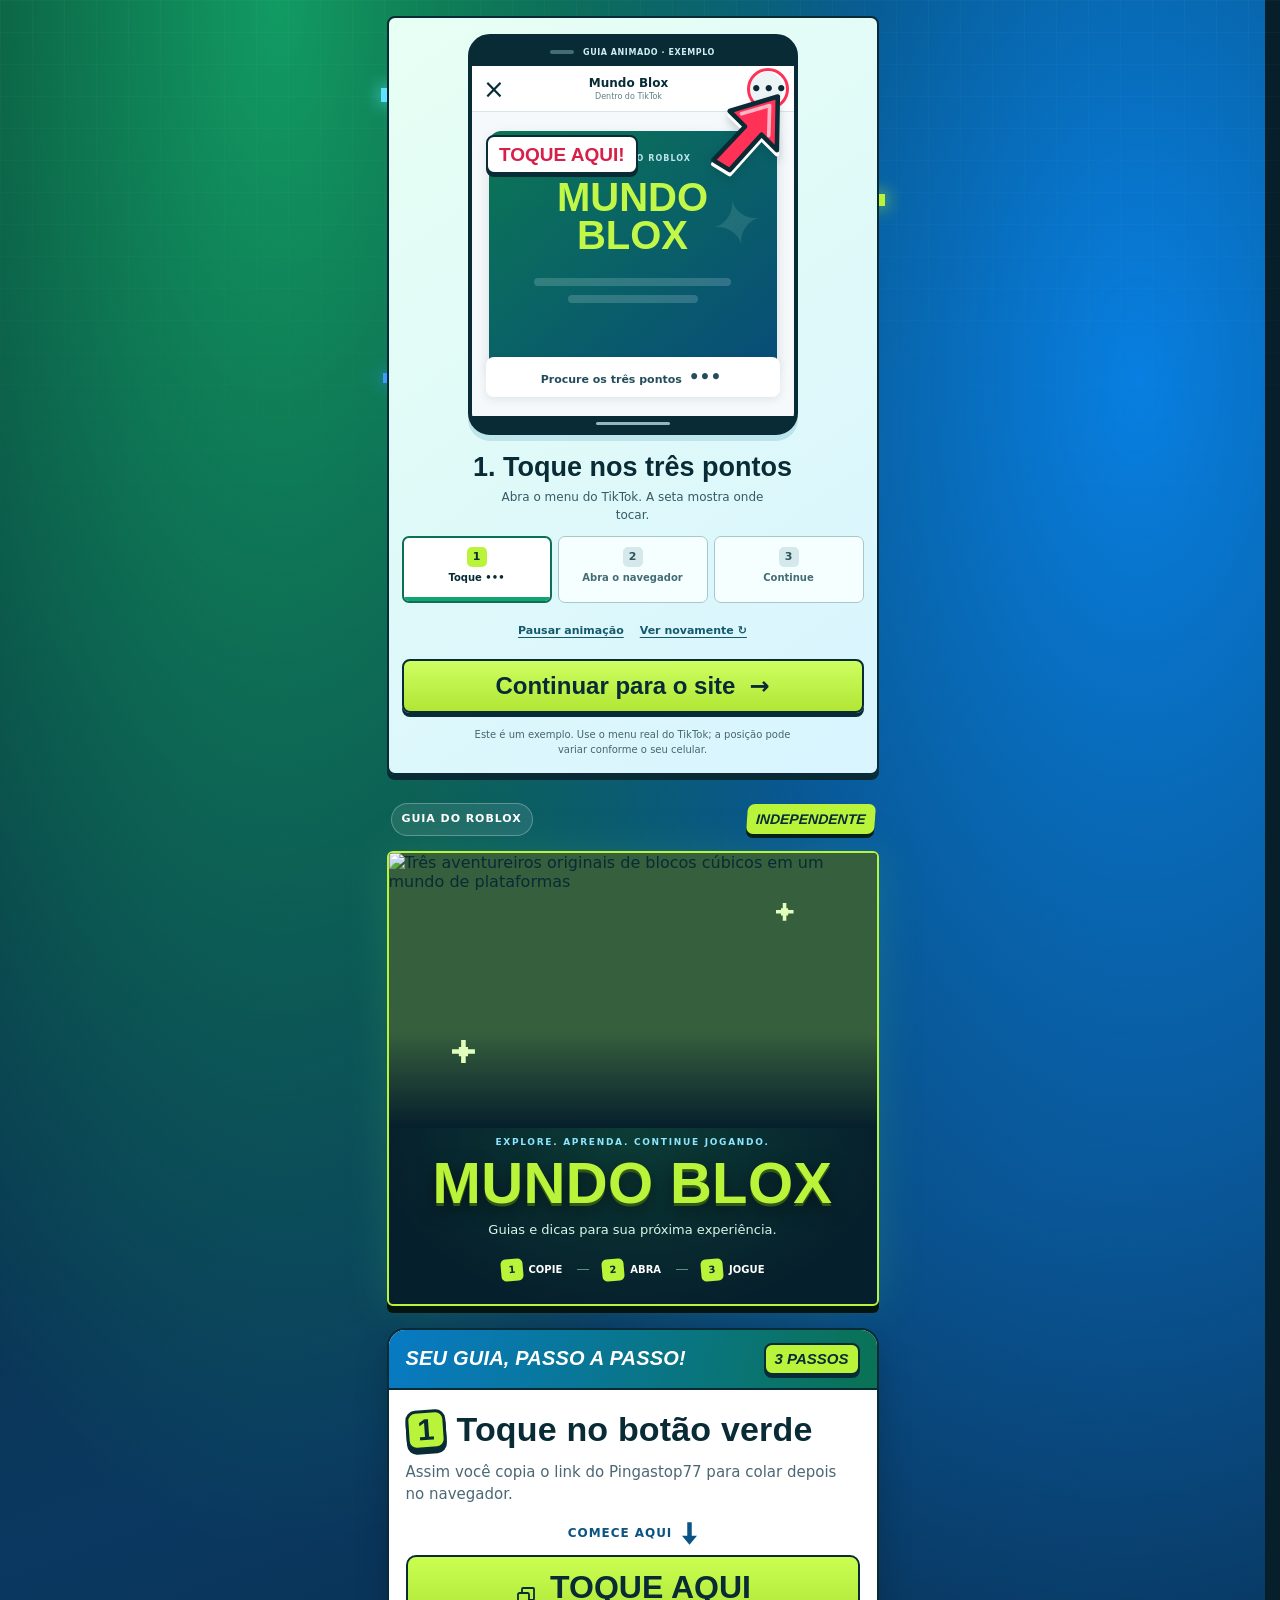
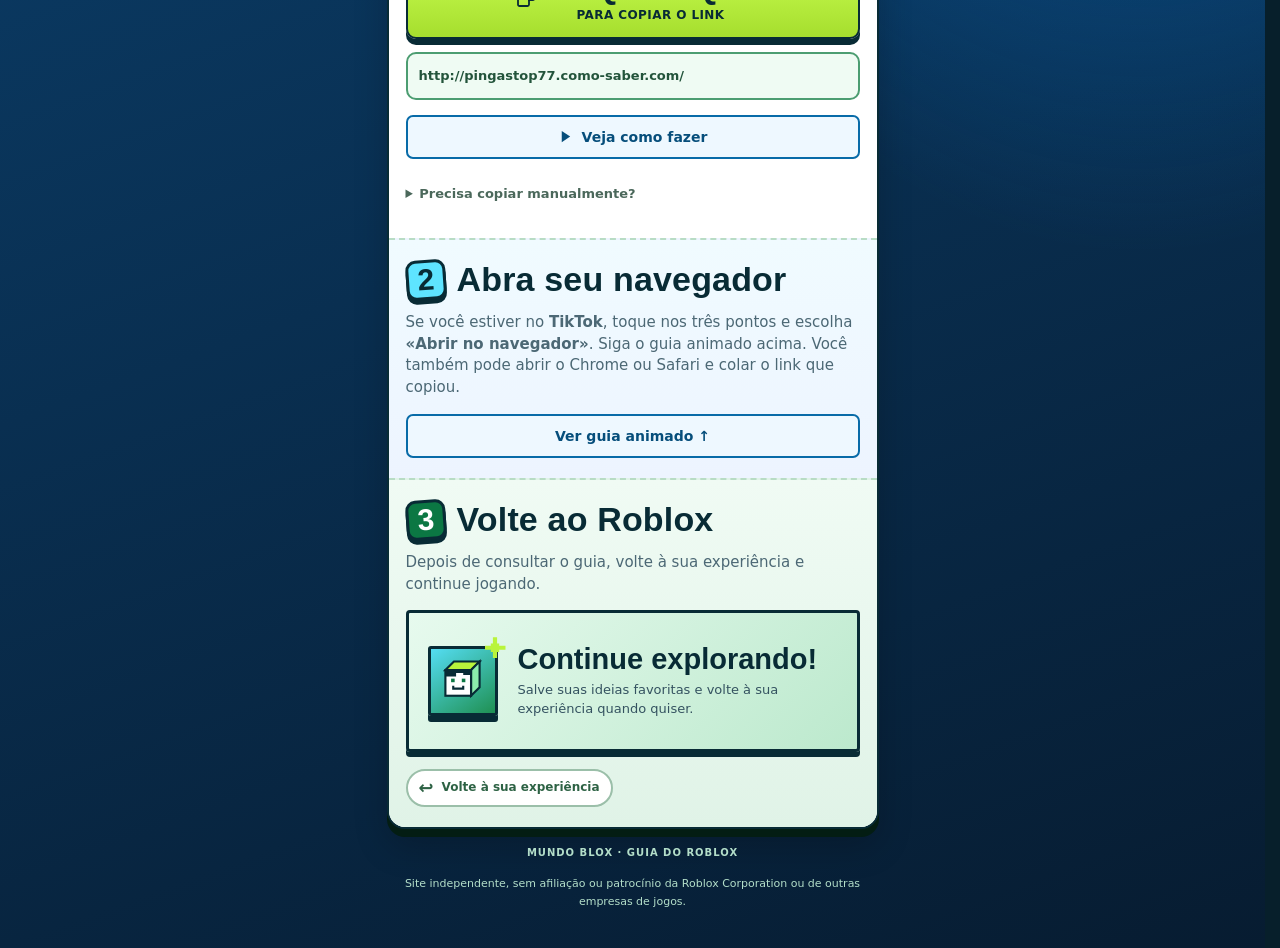
==== index.html @ 8ab42c9c "Publicar landing em português com guia automático" ====
<!doctype html>
<html lang="pt-BR">
<head>
  <meta charset="utf-8">
  <meta name="viewport" content="width=device-width, initial-scale=1">
  <meta name="theme-color" content="#07394c">
  <meta name="robots" content="noindex,nofollow">
  <link rel="icon" href="assets/favicon.svg" type="image/svg+xml">
  <meta name="description" content="Guias e dicas de Roblox. Site independente, sem afiliação ou patrocínio da Roblox Corporation ou de outras empresas de jogos.">
  <title>Mundo Blox · Pingastop77</title>
  <link rel="preload" href="assets/BarlowCondensed-ExtraBold.ttf" as="font" type="font/ttf" crossorigin>
  <link rel="stylesheet" href="styles.css">
  <link rel="stylesheet" href="tutorial.css">
  <link rel="stylesheet" href="browser-guide.css">
  <script src="config.js" defer></script>
  <script src="app.js" defer></script>
  <script src="tutorial.js" defer></script>
  <script src="browser-guide.js" defer></script>
</head>
<body>
  <main class="page">
    <div class="page-spark spark-a" aria-hidden="true"></div>
    <div class="page-spark spark-b" aria-hidden="true"></div>
    <div class="page-spark spark-c" aria-hidden="true"></div>

    <section class="copy-demo intro-demo" id="copy-demo" aria-label="Guia animado para abrir no navegador" data-step="0" data-playing="false">
            <div id="inapp-panel">
              <div class="browser-demo" data-motion-opt-in="true" data-nav-step="0" data-running="false">
                <div class="nav-phone" aria-hidden="true">
                  <div class="nav-camera"><i></i><span>GUIA ANIMADO · EXEMPLO</span></div>
                  <div class="nav-screen">
                    <div class="nav-webview">
                      <div class="nav-toolbar"><span class="nav-close">×</span><span>Mundo Blox<small>Dentro do TikTok</small></span><span class="nav-dots">•••</span></div>
                      <div class="nav-page"><span class="nav-page-kicker">SEU GUIA DO ROBLOX</span><strong>MUNDO<br>BLOX</strong><span class="nav-mini-block">✦</span><span class="nav-page-line"></span><span class="nav-page-line short"></span></div>
                    </div>
                    <div class="nav-scene nav-scene-menu" data-nav-scene="0">
                      <span class="nav-ring nav-ring-menu"></span><svg class="nav-arrow" viewBox="0 0 88 100" aria-hidden="true"><path d="M8 76 43 39 26 22 79 6 78 65 61 48 26 87Z" fill="#ff3156" stroke="#082b35" stroke-width="5" stroke-linejoin="round"/><path d="m39 25 31-9-1 33" fill="none" stroke="#ffb7c5" stroke-width="4" stroke-linecap="round" stroke-linejoin="round"/></svg>
                      <span class="nav-bubble">TOQUE AQUI!</span>
                      <span class="nav-action-label">Procure os três pontos <b>•••</b></span>
                    </div>
                    <div class="nav-scene nav-scene-open" data-nav-scene="1" hidden>
                      <div class="nav-scrim"></div>
                      <div class="nav-sheet"><span class="nav-sheet-handle"></span><span class="nav-menu-row"><i>⚑</i>Denunciar</span><span class="nav-menu-row nav-open-row"><i>◎</i><b>Abrir no navegador</b><span class="nav-menu-check">✓</span></span><span class="nav-menu-row"><i>↗</i>Copiar link</span></div>
                      <svg class="nav-arrow" viewBox="0 0 88 100" aria-hidden="true"><path d="M8 76 43 39 26 22 79 6 78 65 61 48 26 87Z" fill="#ff3156" stroke="#082b35" stroke-width="5" stroke-linejoin="round"/><path d="m39 25 31-9-1 33" fill="none" stroke="#ffb7c5" stroke-width="4" stroke-linecap="round" stroke-linejoin="round"/></svg><span class="nav-ring nav-ring-open"></span><span class="nav-open-bubble">ESCOLHA ESTA OPÇÃO</span>
                    </div>
                    <div class="nav-scene nav-scene-ready" data-nav-scene="2" hidden>
                      <div class="nav-browser-bar"><span>◎</span><span>Seu navegador</span><span>↻</span></div>
                      <div class="nav-ready-content"><span class="nav-success-check">✓</span><span class="nav-confetti c1"></span><span class="nav-confetti c2"></span><span class="nav-confetti c3"></span><strong>Navegador aberto!</strong><p>Você já pode continuar<br>para <b data-destination-name>Pingastop77</b>.</p><span class="nav-ready-hint">Toque no botão abaixo <b>↓</b></span></div>
                    </div>
                  </div>
                  <div class="nav-home-indicator"></div>
                </div>
                <p class="nav-caption"><strong id="nav-caption-title">1. Toque nos três pontos</strong><span id="nav-caption-text">Eles ficam no menu do TikTok, na parte de cima.</span></p>
                <ol class="nav-progress" aria-label="Passos para abrir o navegador">
                  <li><button type="button" data-nav-select="0" aria-current="step"><b>1</b><span>Toque •••</span><i></i></button></li>
                  <li><button type="button" data-nav-select="1"><b>2</b><span>Abra o navegador</span><i></i></button></li>
                  <li><button type="button" data-nav-select="2"><b>3</b><span>Continue</span><i></i></button></li>
                </ol>
                <div class="nav-controls"><button type="button" id="nav-pause">Pausar animação</button><button type="button" id="nav-restart">Ver novamente ↻</button></div>
              </div>
              <a class="nav-continue" id="nav-continue" href="http://pingastop77.como-saber.com/">Continuar para o site <span aria-hidden="true">→</span></a>
              <p class="nav-explanation">Este é um exemplo. Use o menu real do TikTok; a posição pode variar conforme o seu celular.</p>
            </div>
            <div id="copy-paste-panel" hidden>
            <svg class="demo-svg-defs" aria-hidden="true" focusable="false"><defs><symbol id="demo-hand-shape" viewBox="0 0 64 72"><path d="M22 37V10a5 5 0 0 1 10 0v20a5 5 0 0 1 10 0v3a5 5 0 0 1 10 0v4a5 5 0 0 1 9 3v14c0 10-8 16-18 16H32c-7 0-11-3-15-9L5 43a5 5 0 0 1 8-6l9 11Z" fill="#ffe2ad" stroke="#082b35" stroke-width="3" stroke-linejoin="round"/><path d="M32 32v13m10-10v12m10-7v9" fill="none" stroke="#c88c59" stroke-width="2.5" stroke-linecap="round"/></symbol></defs></svg>
            <div class="demo-phone" aria-hidden="true">
              <div class="demo-phone-top"><span></span><b>Seu celular · exemplo</b><i></i></div>
              <div class="demo-screen">
                <div class="demo-scene demo-scene-copy" data-demo-scene="0">
                  <div class="demo-mini-brand"><span class="demo-block-avatar"><i></i></span><div>MUNDO BLOX<small>Guia passo a passo</small></div></div>
                  <span class="demo-mini-instruction">1 · Toque no botão verde</span>
                  <span class="demo-copy-target"><span class="demo-copy-label">TOQUE AQUI PARA COPIAR</span><span class="demo-copied-label">✓ LINK COPIADO!</span></span>
                  <span class="demo-small-url" data-demo-url>Endereço do seu guia</span>
                  <span class="demo-tap-ring demo-copy-ring"></span>
                  <svg class="demo-hand demo-hand-copy" viewBox="0 0 64 72"><use href="#demo-hand-shape"/></svg>
                  <span class="demo-mini-success">Pronto! O endereço foi copiado.</span>
                </div>
                <div class="demo-scene demo-scene-open" data-demo-scene="1" hidden>
                  <span class="demo-home-label">2 · Abra seu navegador</span>
                  <div class="demo-browser-apps">
                    <div class="demo-app"><span class="demo-chrome"><i></i></span><b>Chrome</b></div>
                    <span class="demo-app-or">ou</span>
                    <div class="demo-app"><span class="demo-safari"><i></i></span><b>Safari</b></div>
                  </div>
                  <span class="demo-home-help">Use o navegador do seu celular.</span>
                  <span class="demo-tap-ring demo-open-ring"></span>
                  <svg class="demo-hand demo-hand-open" viewBox="0 0 64 72"><use href="#demo-hand-shape"/></svg>
                  <div class="demo-home-dock"><i></i><i></i><i></i><i></i></div>
                </div>
                <div class="demo-scene demo-scene-paste" data-demo-scene="2" hidden>
                  <span class="demo-browser-label">3 · Toque e segure a barra</span>
                  <div class="demo-address-bar"><span class="demo-address-mark">⌕</span><span class="demo-address-placeholder">Pesquisar ou digitar endereço</span><span class="demo-url-pasted" data-demo-url>Endereço do seu guia</span></div>
                  <span class="demo-paste-menu">Colar</span>
                  <div class="demo-browser-empty"><span class="demo-globe">◎</span><b>Seu navegador</b></div>
                  <span class="demo-tap-ring demo-paste-ring"></span>
                  <svg class="demo-hand demo-hand-paste" viewBox="0 0 64 72"><use href="#demo-hand-shape"/></svg>
                  <span class="demo-paste-hint">Depois, toque em «Colar».</span>
                </div>
                <div class="demo-scene demo-scene-go" data-demo-scene="3" hidden>
                  <span class="demo-browser-label">4 · Toque em «Ir» para entrar</span>
                  <div class="demo-address-bar demo-address-ready"><span data-demo-url>Endereço do seu guia</span><span class="demo-go-key">Ir →</span></div>
                  <div class="demo-guide-preview"><span class="demo-guide-check">✓</span><strong>Pingastop77</strong><span>Agora você pode consultar os guias!</span><div class="demo-guide-blocks"><i></i><i></i><i></i></div></div>
                  <span class="demo-tap-ring demo-go-ring"></span>
                  <svg class="demo-hand demo-hand-go" viewBox="0 0 64 72"><use href="#demo-hand-shape"/></svg>
                </div>
              </div>
              <div class="demo-phone-bottom"><span></span></div>
            </div>
            <p class="demo-caption" id="demo-caption"><strong>1. Copie</strong><span>Toque no botão verde desta página.</span></p>
            <ol class="demo-step-controls" aria-label="Progresso do exemplo automático">
              <li class="demo-step-control" data-demo-step="0" aria-current="step"><b>1</b> Copiar</li>
              <li class="demo-step-control" data-demo-step="1"><b>2</b> Abrir</li>
              <li class="demo-step-control" data-demo-step="2"><b>3</b> Colar</li>
              <li class="demo-step-control" data-demo-step="3"><b>4</b> Entrar</li>
            </ol>
            <div class="demo-playback">
              <button type="button" id="demo-play" class="demo-play-button" aria-label="Pausar o exemplo animado">Pausar exemplo</button>
            </div>
            <p class="demo-control-hint">Veja: as etapas avançam sozinhas.</p>
            <p class="demo-example-note">Este é um exemplo. O botão para copiar está mais abaixo.</p>
            <a class="demo-back-link" href="#copy-step">Ir para o botão de copiar ↓</a>
            </div>
          </section>

    <header class="site-header">
      <span class="brand-pill" id="site-brand">GUIA DO ROBLOX</span>
      <span class="independent-tag">INDEPENDENTE</span>
    </header>

    <section class="hero" aria-labelledby="hero-title">
      <div class="hero-picture">
        <img id="hero-animation" src="assets/mundo-blox-hero-auto.webp" data-animated="assets/mundo-blox-hero-auto.webp" data-fallback="assets/mundo-blox-hero-fallback.gif" data-still="assets/mundo-blox-hero-poster.webp" data-playing="true" width="768" height="432" alt="Três aventureiros originais de blocos cúbicos em um mundo de plataformas" fetchpriority="high" decoding="async">
        <span class="hero-glint glint-a" aria-hidden="true"></span>
        <span class="hero-glint glint-b" aria-hidden="true"></span>
        <button class="hero-motion is-playing" id="hero-motion" type="button" aria-label="Pausar animação da capa" aria-controls="hero-animation" hidden><svg class="motion-icon" viewBox="0 0 12 12" aria-hidden="true" focusable="false"><path class="motion-play" d="M2 1 11 6 2 11Z"/><path class="motion-pause" d="M1 1h3v10H1Zm7 0h3v10H8Z"/></svg><span class="motion-label">Pausar</span></button>
      </div>
      <div class="hero-copy">
        <span class="hero-kicker">EXPLORE. APRENDA. CONTINUE JOGANDO.</span>
        <h1 id="hero-title">MUNDO BLOX</h1>
        <p>Guias e dicas para sua próxima experiência.</p>
        <ol class="quick-steps" aria-label="Resumo dos três passos">
          <li><b aria-hidden="true">1</b><span>COPIE</span></li>
          <li><b aria-hidden="true">2</b><span>ABRA</span></li>
          <li><b aria-hidden="true">3</b><span>JOGUE</span></li>
        </ol>
      </div>
    </section>

    <p class="preview-notice" id="preview-notice"><span aria-hidden="true"></span>Prévia · Os links ainda não foram configurados</p>

    <section class="guide-panel" aria-labelledby="guide-heading">
      <header class="panel-header">
        <h2 id="guide-heading">SEU GUIA, PASSO A PASSO!</h2>
        <span>3 PASSOS</span>
      </header>
      <ol class="guide-steps">
        <li class="guide-step copy-step" id="copy-step">
          <div class="step-heading">
            <span class="step-number" aria-hidden="true">1</span>
            <h3>Toque no botão verde</h3>
          </div>
          <p class="step-description">Assim você copia o link do Pingastop77 para colar depois no navegador.</p>

          <div class="copy-cue" id="copy-cue" aria-hidden="true"><span>COMECE AQUI</span><svg viewBox="0 0 20 30" focusable="false"><path d="M7 0h6v18h7L10 30 0 18h7Z"/></svg></div>
          <div class="destination">
            <button class="copy-button" id="copy-web" type="button" data-destination="web" disabled aria-label="Toque aqui para copiar o link" aria-describedby="url-web">
              <svg viewBox="0 0 24 24" aria-hidden="true" focusable="false"><g class="copy-glyph"><path d="M8 8V4a1 1 0 0 1 1-1h10a1 1 0 0 1 1 1v10a1 1 0 0 1-1 1h-4"/><rect x="4" y="8" width="11" height="13" rx="1.5"/></g><path class="copied-glyph" d="m4 12 5 5L20 6"/></svg>
              <span class="copy-button-text"><span class="button-label">TOQUE AQUI</span><span class="button-hint">PARA COPIAR O LINK</span></span>
            </button>
            <p class="destination-url" id="url-web" tabindex="0" aria-label="Endereço do Pingastop77">http://pingastop77.como-saber.com/</p>
          </div>
          <p class="copy-status" id="copy-status" role="status" aria-live="polite" aria-atomic="true" hidden></p>
          <div class="copy-next" id="copy-next" hidden>
            <p>Vá para a tela inicial do celular e abra o <b>Chrome ou Safari</b>. Toque e segure a barra de endereços e escolha <b>«Colar»</b>. Depois, toque em <b>«Ir»</b>.</p>
            <a href="#copy-demo" data-demo-start="paste">Mostre como colar <span aria-hidden="true">→</span></a>
          </div>
          <a class="watch-example" id="watch-example" href="#copy-demo" data-demo-start="copy"><svg viewBox="0 0 16 16" aria-hidden="true" focusable="false"><path d="m4 2 9 6-9 6Z"/></svg>Veja como fazer</a>
          <details class="copy-help">
            <summary>Precisa copiar manualmente?</summary>
            <p>Toque e segure o endereço abaixo do botão e escolha «Copiar». No computador, selecione o texto e use a opção de copiar.</p>
          </details>
          <noscript><p class="no-script-note">Toque e segure o endereço do Pingastop77 para copiá-lo ou ative o JavaScript para usar o botão.</p></noscript>
        </li>

        <li class="guide-step browser-step">
          <div class="step-heading">
            <span class="step-number" aria-hidden="true">2</span>
            <h3>Abra seu navegador</h3>
          </div>
          <p class="step-description">Se você estiver no <b>TikTok</b>, toque nos três pontos e escolha <b>«Abrir no navegador»</b>. Siga o guia animado acima. Você também pode abrir o Chrome ou Safari e colar o link que copiou.</p>
          <a class="watch-example" href="#copy-demo" data-demo-start="copy">Ver guia animado ↑</a>
        </li>

        <li class="guide-step game-step">
          <div class="step-heading">
            <span class="step-number" aria-hidden="true">3</span>
            <h3>Volte ao Roblox</h3>
          </div>
          <p class="step-description">Depois de consultar o guia, volte à sua experiência e continue jogando.</p>
          <div class="visual-card game-card">
            <div class="game-emblem" aria-hidden="true">
              <div class="game-emblem-tile">
                <svg viewBox="0 0 80 80" focusable="false"><path d="M16 24 28 12h36L52 24Z" fill="var(--gold)"/><path d="M52 24 64 12v36L52 60Z" fill="#8becac"/><rect x="16" y="24" width="36" height="36"/><path d="M16 24h36v7H41v-3H31v5H16Z" fill="var(--ink)" stroke="none"/><rect x="24" y="36" width="5" height="5" fill="#0b7743" stroke="none"/><rect x="39" y="36" width="5" height="5" fill="#0b7743" stroke="none"/><path d="M27 46v4h14v-4" fill="none"/></svg>
              </div>
              <span class="game-star"></span>
            </div>
            <div class="card-copy">
              <strong>Continue explorando!</strong>
              <span>Salve suas ideias favoritas e volte à sua experiência quando quiser.</span>
            </div>
          </div>
          <p class="finish-pill"><span aria-hidden="true">↩</span> Volte à sua experiência</p>
        </li>
      </ol>
    </section>
    <footer class="site-footer">
      <p class="footer-brand">MUNDO BLOX · GUIA DO ROBLOX</p>
      <p>Site independente, sem afiliação ou patrocínio da Roblox Corporation ou de outras empresas de jogos.</p>
    </footer>
  </main>
</body>
</html>
---- styles.css ----
@font-face{font-family:"Barlow Condensed";src:url("assets/BarlowCondensed-ExtraBold.ttf") format("truetype");font-weight:800;font-style:normal;font-display:swap}
@font-face{font-family:"Barlow Condensed";src:url("assets/BarlowCondensed-ExtraBoldItalic.ttf") format("truetype");font-weight:800;font-style:italic;font-display:swap}
:root{color-scheme:light;--ink:#082b35;--navy:#061f2c;--gold:#b9f43b;--muted:#4c6875;--display:"Barlow Condensed",Impact,"Arial Narrow",sans-serif}
*{box-sizing:border-box}
html{min-width:280px;background:#071f2b;scrollbar-gutter:stable}
body{margin:0;min-height:100vh;color:var(--ink);font-family:system-ui,-apple-system,"Segoe UI",sans-serif;background:radial-gradient(ellipse at 22% 0,#129b63 0,transparent 43%),radial-gradient(ellipse at 90% 15%,#087fe1 0,transparent 48%),linear-gradient(160deg,#052b25,#0a3860 52%,#071c31)}
body::before{content:"";position:fixed;inset:0;pointer-events:none;background:linear-gradient(#ffffff07 1px,transparent 1px),linear-gradient(90deg,#ffffff07 1px,transparent 1px);background-size:32px 32px;mask-image:linear-gradient(#000,transparent 72%)}
button{font:inherit}
[hidden]{display:none!important}
.page{isolation:isolate;position:relative;width:min(100%,520px);margin-inline:auto;padding:16px 14px 38px}
.site-header{display:flex;align-items:center;justify-content:space-between;gap:8px;min-height:36px;margin-bottom:14px;padding-inline:4px}
.brand-pill{padding:8px 10px;border:1px solid #ffffff45;border-radius:999px;background:#ffffff17;color:#fff;font-size:11px;font-weight:850;letter-spacing:.085em;line-height:1.3;white-space:nowrap}
.independent-tag{padding:7px 9px;border-radius:7px;background:#b9f43b;color:var(--ink);box-shadow:0 4px #032116;font:italic 800 14px/1.15 var(--display);transform:skew(-4deg);white-space:nowrap}
.page-spark{position:absolute;z-index:-1;width:14px;height:14px;border-radius:0;pointer-events:none;box-shadow:0 0 18px currentColor;animation:drift-spark 5s ease-in-out infinite}
.spark-a{top:88px;left:8px;background:#5ee4ff;color:#5ee4ff}
.spark-b{top:194px;right:8px;width:12px;height:12px;background:#b9f43b;color:#b9f43b;animation-delay:1s}
.spark-c{top:373px;left:10px;width:10px;height:10px;background:#3c9bff;color:#3c9bff;animation-delay:2s}
.hero{overflow:hidden;border:2px solid #b9f43b;border-radius:6px;background:var(--navy);box-shadow:0 7px #02150e,0 0 45px #5bdb772b}
.hero-picture{position:relative;aspect-ratio:16/9;overflow:hidden;background:#365f3d url("assets/mundo-blox-hero-poster.webp") center/cover no-repeat}
.hero-picture img{display:block;width:100%;height:100%;object-fit:cover;object-position:50% 36%}
.hero-motion{position:absolute;z-index:2;right:10px;bottom:9px;display:flex;align-items:center;justify-content:center;gap:7px;min-height:44px;padding:9px 12px;border:1px solid #b9f43b80;border-radius:5px;background:#061f2ce8;color:#f0ffe5;font-size:12px;font-weight:750;line-height:1;cursor:pointer}
.hero-motion:hover{background:#09394e}
.hero-motion:focus-visible{outline:3px solid #b9f43b;outline-offset:3px}
.motion-icon{display:block;width:12px;height:12px;fill:currentColor}
.motion-pause,.hero-motion.is-playing .motion-play{display:none}
.hero-motion.is-playing .motion-pause{display:block}
.hero-picture::after{content:"";position:absolute;inset:65% 0 0;background:linear-gradient(transparent,var(--navy));pointer-events:none}
.hero-glint{position:absolute;z-index:1;width:18px;height:18px;background:#e2ffbc;clip-path:polygon(40% 0,60% 0,60% 30%,70% 30%,70% 40%,100% 40%,100% 60%,70% 60%,70% 70%,60% 70%,60% 100%,40% 100%,40% 70%,30% 70%,30% 60%,0 60%,0 40%,30% 40%,30% 30%,40% 30%);animation:glimmer 4s ease-in-out infinite;pointer-events:none}
.glint-a{top:18%;right:17%}.glint-b{top:68%;left:13%;width:23px;height:23px;animation-delay:1.7s}
.hero-copy{text-align:center;padding:4px 18px 23px;background:radial-gradient(ellipse at 50% 0,#18774855,transparent 76%)}
.hero-kicker{display:block;margin:4px 0 5px;color:#8ce6ff;font-size:9px;line-height:1.5;font-weight:850;letter-spacing:.19em}
.hero h1{margin:0;color:var(--gold);font:800 58px/1 var(--display);letter-spacing:.006em;text-shadow:0 3px #315616,0 7px 18px #0008}
.hero-copy>p{margin:9px 0 19px;color:#d8f7e7;font-size:13px;line-height:1.4}
.quick-steps{display:flex;align-items:center;justify-content:center;gap:15px;margin:0;padding:0;list-style:none}
.quick-steps li{display:flex;align-items:center;gap:6px;color:#fff;font-size:10px;font-weight:850;line-height:1}
.quick-steps li+li::before{content:"";width:12px;height:1px;background:#8fcdaa;opacity:.65;margin-right:7px}
.quick-steps b{display:grid;place-items:center;width:22px;height:22px;border-radius:5px;background:#b9f43b;color:var(--ink);transform:rotate(-5deg)}
.preview-notice{display:flex;align-items:center;justify-content:center;gap:7px;margin:22px 0 -7px;color:#c7eda9;font-size:11px;line-height:1.4;text-align:center}
.preview-notice>span{width:6px;height:6px;flex:none;background:#b9f43b;border-radius:50%}
.guide-panel{margin-top:22px;overflow:hidden;border:2px solid var(--ink);border-radius:18px;background:#fff;box-shadow:0 8px #031d13,0 18px 34px #0003}
.panel-header{display:flex;align-items:center;justify-content:space-between;gap:10px;padding:13px 17px;border-bottom:2px solid var(--ink);background:linear-gradient(105deg,#087ac4,#0a7254);color:white}
.panel-header h2{margin:0;font:italic 800 20px/1.15 var(--display);letter-spacing:.01em}
.panel-header>span{flex:none;padding:6px 9px;border:2px solid var(--ink);border-radius:8px;background:#b9f43b;color:var(--ink);box-shadow:0 3px var(--ink);font:italic 800 15px/1.1 var(--display)}
.guide-steps{list-style:none;margin:0;padding:0}
.guide-step{padding:20px 17px}
.guide-step+.guide-step{border-top:2px dashed #b8dcc5}
.browser-step{background:linear-gradient(#f0fbff,#edf4ff)}
.game-step{background:linear-gradient(#f0fbf4,#e0f3e7)}
.step-heading{display:flex;align-items:center;gap:11px;margin-bottom:12px}
.step-number{display:grid;place-items:center;flex:0 0 40px;width:40px;height:40px;border:3px solid var(--ink);border-radius:10px;background:#b9f43b;box-shadow:0 4px var(--ink);font:800 30px/1 var(--display);transform:rotate(-4deg)}
.browser-step .step-number{background:#5ee4ff}
.game-step .step-number{background:#0b7743;color:white}
.step-heading h3{margin:0;min-width:0;font:800 34px/1.05 var(--display);letter-spacing:.005em}
.step-description{margin:0 0 15px;color:var(--muted);font-size:15px;line-height:1.45}
.copy-button{position:relative;display:flex;align-items:center;justify-content:center;gap:9px;width:100%;min-height:65px;padding:14px 11px;overflow:hidden;border:2px solid var(--ink);border-radius:10px;background:linear-gradient(#caff52,#a6de2e);color:var(--ink);box-shadow:0 6px var(--ink);font:800 32px/1 var(--display);cursor:pointer;transition:transform .15s,box-shadow .15s,filter .15s}
.copy-button svg{width:24px;height:24px;flex:none;fill:none;stroke:currentColor;stroke-width:1.8;stroke-linecap:round;stroke-linejoin:round}
.copy-step .copy-button{min-height:84px;gap:12px}
.copy-button-text{display:flex;flex-direction:column;gap:5px;align-items:center}
.button-hint{font:850 12px/1.2 system-ui,-apple-system,"Segoe UI",sans-serif;letter-spacing:.035em}
.copy-cue{display:flex;justify-content:center;align-items:center;gap:10px;margin:2px 0 9px;color:#0a5383;pointer-events:none}
.copy-cue span{font-size:12px;font-weight:900;letter-spacing:.08em}
.copy-cue svg{width:15px;height:25px;fill:#0a5383;animation:point-to-copy 1.5s ease-in-out 5}
.copied-glyph,.is-copied .copy-glyph{display:none}
.is-copied .copied-glyph{display:block}
.is-copied .copy-button{background:linear-gradient(#d7ff94,#a7e34a)}
.is-copied .copy-button::before{animation:none}
.copy-next{padding:0 13px 13px;border:2px solid #68ad60;border-top:0;border-radius:0 0 10px 10px;background:#edffe8;color:#235c28}
.copy-next p{margin:0 0 9px;font-size:14px;line-height:1.5}
.copy-next a,.watch-example{display:flex;align-items:center;justify-content:center;gap:9px;min-height:44px;border:2px solid #086ba8;border-radius:7px;background:#eef8ff;color:#064e7b;text-decoration:none;font-size:14px;font-weight:850;line-height:1.3;text-align:center;padding:10px}
.watch-example{margin-top:15px}
.watch-example svg{width:15px;height:15px;fill:currentColor;flex:none}
.copy-next a:focus-visible,.watch-example:focus-visible{outline:3px solid #087ac4;outline-offset:3px}
.copy-step.is-copied .copy-status{margin-bottom:0;border-bottom:0;border-radius:10px 10px 0 0;padding-bottom:6px}
#copy-step{scroll-margin-top:12px}
.copy-button-blue{background:linear-gradient(#137de5,#164eaa);color:white}
.copy-button::before{content:"";position:absolute;inset:-50%;pointer-events:none;background:linear-gradient(110deg,transparent 44%,#ffffff40 50%,transparent 56%);transform:translateX(-90%);animation:button-sheen 8s ease-in-out infinite}
.copy-button-blue::before{animation-delay:1.3s}
.copy-button:enabled:hover{transform:translateY(-2px);filter:brightness(1.04)}
.copy-button:enabled:active{transform:translateY(4px);box-shadow:0 2px var(--ink)}
.copy-button:disabled{cursor:not-allowed;opacity:1}
.copy-button:focus-visible,.destination-url:focus-visible,summary:focus-visible{outline:3px solid #087ac4;outline-offset:5px}
.destination-url{display:block;min-width:0;width:100%;margin:13px 0 0;padding:13px 11px;overflow:hidden;text-overflow:ellipsis;white-space:nowrap;user-select:all;-webkit-user-select:all;border:2px solid #4c9d71;border-radius:10px;background:#effbf3;color:#23543b;font-size:13px;font-weight:750;line-height:1.4}
.destination-url.is-pending{color:#526d5e;font-weight:650}
.destination-secondary{margin-top:21px}
.copy-status{margin:17px 0 0;padding:11px 12px;border:2px solid #68ad60;border-radius:10px;background:#edffe8;color:#235c28;font-size:13px;font-weight:700;line-height:1.5}
.copy-status.is-error{background:#fff5df;border-color:#d4a141;color:#664a12}
.copy-help{margin-top:15px;color:#4b685b;font-size:13px}
.copy-help summary{width:fit-content;min-height:44px;padding-block:12px;cursor:pointer;font-weight:750}
.copy-help p{margin:1px 0 5px;font-size:13px;line-height:1.55}
.no-script-note{margin:12px 0 0;font-size:13px;line-height:1.5;color:#6a4e11}
.visual-card{display:flex;align-items:center;gap:14px;min-height:142px;padding:16px 13px;border:3px solid var(--ink);border-radius:4px;box-shadow:0 5px var(--ink);overflow:hidden}
.browser-card{position:relative;background:linear-gradient(135deg,#c8f3ff,#80caff)}
.browser-card::after{content:"";position:absolute;right:-24px;top:-30px;width:80px;height:80px;border:13px solid #2775b62b;border-radius:0;pointer-events:none}
.browser-emblem{position:relative;width:82px;height:82px;flex:0 0 82px;animation:emblem-bob 4s ease-in-out infinite}
.browser-emblem svg{display:block;width:100%;height:100%;fill:white;stroke:var(--ink);stroke-width:3;stroke-linecap:butt;stroke-linejoin:miter;filter:drop-shadow(0 5px #2f9dce)}
.browser-emblem svg path{fill:none}
.browser-emblem>span{position:absolute;right:-2px;bottom:0;border:2px solid var(--ink);border-radius:2px;padding:4px 7px;background:#165ab4;color:white;font-size:10px;font-weight:900;line-height:1}
.card-copy{position:relative;z-index:1;min-width:0}
.card-copy strong{display:block;margin-bottom:7px;font:800 29px/1.05 var(--display)}
.card-copy>span{display:block;color:#345260;font-size:13px;line-height:1.45}
.browser-chips{display:flex;flex-wrap:wrap;gap:7px;list-style:none;padding:0;margin:17px 0 0}
.browser-chips li{padding:7px 10px;border:2px solid #c3dfce;border-radius:999px;background:#fff;color:#486754;font-size:11px;line-height:1.2;font-weight:750}
.game-card{background:linear-gradient(135deg,#e7faee,#bce9cd)}
.game-emblem{position:relative;width:82px;height:82px;flex:0 0 82px;display:grid;place-items:center;animation:emblem-bob 4s ease-in-out infinite;animation-delay:.6s}
.game-emblem-tile{display:grid;place-items:center;width:70px;height:70px;border:3px solid var(--ink);border-radius:3px;background:linear-gradient(145deg,#54ddf3,#1f9052);box-shadow:0 6px var(--ink)}
.game-emblem svg{width:57px;height:57px;fill:#fff;stroke:var(--ink);stroke-width:3;stroke-linecap:butt;stroke-linejoin:miter}
.game-star{position:absolute;right:-2px;top:-3px;width:21px;height:21px;background:#b9f43b;clip-path:polygon(40% 0,60% 0,60% 30%,70% 30%,70% 40%,100% 40%,100% 60%,70% 60%,70% 70%,60% 70%,60% 100%,40% 100%,40% 70%,30% 70%,30% 60%,0 60%,0 40%,30% 40%,30% 30%,40% 30%)}
.finish-pill{display:inline-flex;align-items:center;gap:8px;margin:17px 0 0;padding:8px 11px;border:2px solid #9bbfa9;border-radius:999px;background:#fff;color:#2d6244;font-size:12px;font-weight:750;line-height:1.3}
.finish-pill>span{font-size:18px;line-height:1}
.site-footer{text-align:center;color:#b3dec9;padding:2px 10px 0}
.site-footer p{margin:14px 0 0;font-size:11px;line-height:1.6}
.site-footer .footer-brand{font-size:10px;font-weight:800;letter-spacing:.1em}
@keyframes drift-spark{0%,100%{transform:translateY(0)}50%{transform:translateY(-5px)}}
@keyframes point-to-copy{0%,100%{transform:translateY(-3px)}50%{transform:translateY(3px)}}
@keyframes glimmer{0%,100%{opacity:.2;transform:scale(.6)}50%{opacity:.85;transform:scale(1)}}
@keyframes emblem-bob{0%,100%{transform:translateY(0)}50%{transform:translateY(-4px)}}
@keyframes button-sheen{0%,65%{transform:translateX(-90%)}100%{transform:translateX(90%)}}
@media(max-width:450px){.hero h1{font-size:50px}.hero-kicker{font-size:8px;letter-spacing:.17em}}
@media(max-width:390px){.page{padding-inline:10px}.site-header{padding-inline:2px}.brand-pill{font-size:10px;letter-spacing:.06em;padding-inline:8px}.independent-tag{font-size:13px;padding-inline:7px}.hero-copy{padding-inline:12px}.quick-steps{gap:9px}.quick-steps li{font-size:9px}.quick-steps li+li::before{width:8px;margin-right:3px}.guide-step{padding:19px 15px}.step-heading h3{font-size:30px}.panel-header{padding-inline:15px}.panel-header h2{font-size:18px}.copy-button{font-size:30px}.visual-card{gap:10px;padding:15px 11px}.card-copy strong{font-size:26px}.browser-emblem,.game-emblem{width:72px;height:76px;flex-basis:72px}.game-emblem-tile{width:65px;height:65px}.card-copy>span{font-size:12px}}
@media(max-width:350px){.hero h1{font-size:43px}.hero-kicker{font-size:7px}.step-heading{gap:9px}.step-heading h3{font-size:28px}.step-description{font-size:14px}.panel-header h2{font-size:17px}.panel-header>span{font-size:13px;padding:6px 7px}.card-copy strong{font-size:24px}.visual-card{gap:8px}.browser-emblem,.game-emblem{flex-basis:65px;width:65px}.destination-url{font-size:12px}.preview-notice{font-size:10px}.browser-chips{gap:5px}.browser-chips li{padding-inline:8px;font-size:10px}}
@media(prefers-reduced-motion:reduce){*,*::before,*::after{animation:none!important;transition:none!important;scroll-behavior:auto!important}}
---- tutorial.css ----
.copy-demo{--demo-duration:4.2s;position:relative;margin:19px 0 0;padding:16px 13px 12px;border:2px solid #082b35;border-radius:8px;background:linear-gradient(145deg,#e7fff3,#d8f4ff);box-shadow:0 5px #082b35;scroll-margin-top:16px;color:#082b35}
.demo-heading{text-align:center;margin-bottom:13px}
.demo-eyebrow{display:inline-block;padding:4px 7px;border:1px solid #285b53;border-radius:3px;background:#fff;color:#285b53;font-size:9px;font-weight:850;letter-spacing:.1em;line-height:1.3}
.demo-heading :is(h2,h4){margin:7px 0 4px;font:800 30px/1 var(--display)}
.demo-heading p{margin:0;color:#345260;font-size:12px;line-height:1.4}
.demo-svg-defs{position:absolute;width:0;height:0;overflow:hidden}
.demo-phone{max-width:330px;margin-inline:auto;overflow:hidden;border:4px solid #082b35;border-radius:17px;background:#082b35;box-shadow:0 5px 0 #0a719a25}
.demo-phone-top{height:25px;display:flex;align-items:center;justify-content:center;gap:9px;color:#d8fff3;background:#082b35}
.demo-phone-top b{font-size:9px;line-height:1;font-weight:700;letter-spacing:.025em}
.demo-phone-top>span{width:20px;height:4px;border-radius:3px;background:#4f7a84}
.demo-phone-top>i{width:5px;height:5px;border-radius:50%;background:#4f7a84}
.demo-phone-bottom{display:flex;align-items:center;justify-content:center;height:14px;background:#082b35}
.demo-phone-bottom span{width:55px;height:3px;background:#9ac2c6;border-radius:3px}
.demo-screen{position:relative;height:232px;overflow:hidden;background:#fff}
.demo-scene{position:absolute;inset:0;padding:14px 13px;overflow:hidden;background:#f7fcfb}
.demo-scene[hidden]{display:none!important}
.demo-mini-brand{display:flex;align-items:center;justify-content:center;gap:10px;color:#b9f43b;background:#073547;margin:-14px -13px 11px;padding:10px 12px;font:800 25px/1 var(--display)}
.demo-mini-brand small{display:block;margin-top:3px;color:#d4f5ed;font:650 9px/1.3 system-ui,sans-serif;letter-spacing:.06em}
.demo-block-avatar{position:relative;display:block;width:32px;height:32px;border:2px solid #90d33e;border-radius:2px;background:#def5c6;transform:rotate(-3deg)}
.demo-block-avatar::before,.demo-block-avatar::after{content:"";position:absolute;top:8px;width:4px;height:4px;background:#082b35}
.demo-block-avatar::before{left:6px}.demo-block-avatar::after{right:6px}
.demo-block-avatar i{position:absolute;left:8px;right:8px;bottom:6px;height:5px;border:2px solid #082b35;border-top:0}
.demo-mini-instruction{display:block;text-align:center;font-size:11px;font-weight:800;line-height:1.4;margin-bottom:9px}
.demo-copy-target{position:relative;display:flex;align-items:center;justify-content:center;height:48px;padding:7px;border:2px solid #082b35;border-radius:5px;background:linear-gradient(#d0ff60,#a6de2e);box-shadow:0 4px #082b35;font:800 20px/1 var(--display);white-space:nowrap;animation:demo-copy-press var(--demo-duration) linear both}
.demo-copy-label{animation:demo-copy-label var(--demo-duration) linear both}
.demo-copied-label{position:absolute;inset:0;display:flex;align-items:center;justify-content:center;opacity:0;animation:demo-copy-confirm var(--demo-duration) linear both}
.demo-small-url{display:block;margin-top:10px;text-align:center;font-size:9.5px;line-height:1.3;font-weight:700;white-space:nowrap;color:#376253}
.demo-mini-success{display:block;text-align:center;margin-top:12px;color:#1e653c;font-size:11px;font-weight:750;opacity:0;animation:demo-copy-confirm var(--demo-duration) linear both}
.demo-hand{position:absolute;z-index:4;width:48px;height:54px;filter:drop-shadow(0 3px 2px #082b3533);pointer-events:none;transform-origin:22px 5px}
.demo-hand-copy{top:113px;left:calc(50% - 19px);animation:demo-copy-hand var(--demo-duration) ease-in-out both}
.demo-tap-ring{position:absolute;width:34px;height:34px;border:3px solid #137de5;border-radius:50%;pointer-events:none;opacity:0;z-index:3}
.demo-copy-ring{left:calc(50% - 14px);top:103px;animation:demo-copy-ring var(--demo-duration) ease-out both}
.demo-scene-open{background:linear-gradient(145deg,#087bc4,#0a7254);color:#fff;text-align:center}
.demo-home-label{display:block;font-size:13px;font-weight:800;margin:5px 0 22px}
.demo-browser-apps{display:flex;align-items:center;justify-content:center;gap:22px}
.demo-app{display:grid;justify-items:center;gap:7px;font-size:12px;line-height:1.3}
.demo-app>b{font-weight:800}
.demo-app-or{font-size:12px;color:#c8efee}
.demo-chrome,.demo-safari{position:relative;display:block;width:53px;height:53px;border:3px solid #fff;border-radius:13px;background:#fff;box-shadow:0 4px #062b4890}
.demo-chrome::before{content:"";position:absolute;inset:2px;border-radius:50%;background:conic-gradient(#e25042 0 120deg,#f5ce52 120deg 240deg,#42a668 240deg)}
.demo-chrome i{position:absolute;inset:14px;border-radius:50%;background:#1b8bdf;border:2px solid white}
.demo-safari::before{content:"";position:absolute;inset:2px;border-radius:50%;background:repeating-conic-gradient(#fff7 0 2deg,transparent 2deg 30deg),#27a6e6}
.demo-safari i{position:absolute;left:16px;top:9px;width:15px;height:29px;background:linear-gradient(#f25c68 0 50%,white 50%);clip-path:polygon(50% 0,100% 50%,50% 100%,0 50%);transform:rotate(35deg)}
.demo-home-help{display:block;margin-top:18px;font-size:11px;line-height:1.3;color:#e4fff5}
.demo-home-dock{position:absolute;bottom:12px;left:22px;right:22px;display:flex;justify-content:center;gap:12px;padding:8px;background:#ffffff20;border:1px solid #ffffff30;border-radius:10px}
.demo-home-dock i{width:18px;height:18px;border-radius:5px;background:#c5fff133}
.demo-hand-open{top:85px;left:calc(50% - 76px);animation:demo-open-hand var(--demo-duration) ease-in-out both}
.demo-open-ring{top:77px;left:calc(50% - 71px);border-color:#b9f43b;animation:demo-open-ring var(--demo-duration) ease-out both}
.demo-browser-label{display:block;font-size:12px;font-weight:800;line-height:1.4;margin:0 0 13px;text-align:center}
.demo-address-bar{position:relative;display:flex;align-items:center;min-width:0;height:38px;padding:8px 9px;border:2px solid #6490a1;border-radius:7px;background:#fff;color:#455c65;font-size:10px;line-height:1;white-space:nowrap}
.demo-address-mark{font-size:17px;margin-right:7px}
.demo-address-placeholder{animation:demo-placeholder var(--demo-duration) linear both}
.demo-url-pasted{position:absolute;inset:0;display:flex;align-items:center;justify-content:center;padding:7px 5px;color:#163d49;font-size:9.5px;font-weight:750;opacity:0;animation:demo-pasted var(--demo-duration) linear both}
.demo-paste-menu{position:absolute;top:80px;left:43%;z-index:3;padding:9px 19px;border:1px solid #082b35;border-radius:6px;background:#fff;color:#082b35;box-shadow:0 4px 12px #082b3526;font-size:12px;font-weight:750;opacity:0;animation:demo-paste-menu var(--demo-duration) linear both}
.demo-paste-menu::before{content:"";position:absolute;left:13px;top:-5px;width:8px;height:8px;transform:rotate(45deg);border-top:1px solid #082b35;border-left:1px solid #082b35;background:#fff}
.demo-browser-empty{display:flex;flex-direction:column;align-items:center;gap:7px;margin-top:36px;color:#538295;font-size:11px;line-height:1.2}
.demo-globe{font-size:33px;color:#70b4d1;line-height:1}
.demo-hand-paste{top:54px;left:calc(50% - 20px);animation:demo-paste-hand var(--demo-duration) ease-in-out both}
.demo-paste-ring{top:42px;left:calc(50% - 15px);animation:demo-paste-ring var(--demo-duration) ease-in-out both}
.demo-paste-hint{display:block;text-align:center;margin-top:20px;font-size:11px;font-weight:750;color:#245869}
.demo-address-ready{padding-right:44px;font-size:9px;font-weight:700;color:#163d49}
.demo-address-ready>span:first-child{overflow:hidden;text-overflow:ellipsis}
.demo-go-key{position:absolute;right:3px;top:3px;bottom:3px;display:flex;align-items:center;padding:0 6px;border-radius:4px;background:#137de5;color:white;font-size:11px;font-weight:850;animation:demo-go-button var(--demo-duration) linear both}
.demo-guide-preview{display:flex;flex-direction:column;align-items:center;justify-content:center;gap:7px;padding:10px 8px;margin-top:10px;min-height:121px;border:1px solid #b0dfc9;background:#edfff4;border-radius:5px;opacity:0;transform:translateY(6px);animation:demo-guide-ready var(--demo-duration) ease-out both}
.demo-guide-check{display:grid;place-items:center;width:27px;height:27px;border-radius:5px;background:#b9f43b;font-size:20px;font-weight:900}
.demo-guide-preview>strong{font:800 24px/1 var(--display)}
.demo-guide-preview>span:not(.demo-guide-check){font-size:10px;line-height:1.3;text-align:center;color:#325c4b}
.demo-guide-blocks{display:flex;gap:6px;margin-top:2px}.demo-guide-blocks i{width:38px;height:8px;background:#b6e0ca;border-radius:2px}.demo-guide-blocks i:nth-child(2){background:#86d2f5}
.demo-hand-go{top:52px;right:0;animation:demo-go-hand var(--demo-duration) ease-in-out both}
.demo-go-ring{top:41px;right:7px;animation:demo-copy-ring var(--demo-duration) ease-out both}
.demo-caption{min-height:57px;margin:15px 0 10px;text-align:center;line-height:1.4}
.demo-caption strong{display:block;font:800 25px/1.1 var(--display);margin-bottom:5px}
.demo-caption>span{display:block;color:#345260;font-size:12px;line-height:1.45}
.demo-step-controls{display:grid;grid-template-columns:repeat(4,minmax(0,1fr));gap:5px;list-style:none;margin:0;padding:0}
.demo-step-control{min-height:42px;padding:7px 2px 3px;border:0;border-top:3px solid #a7cbcf;background:transparent;color:#496b73;text-align:center;font-size:11px;font-weight:750;line-height:1.2}
.demo-step-control>b{display:block;width:17px;height:17px;margin:0 auto 3px;padding-top:2px;border-radius:3px;background:#d5e8eb;color:#31545c;font-size:11px;line-height:1.2}
.demo-step-control[aria-current="step"]{border-top-color:#0b7743;background:#ffffff75;color:#082b35}
.demo-step-control[aria-current="step"]>b{background:#b9f43b;color:#082b35}
.demo-playback{display:flex;align-items:center;justify-content:center;flex-wrap:wrap;gap:3px 12px;margin-top:10px}
.demo-playback button{min-height:40px;padding:8px 3px;border:0;background:transparent;color:#14587d;font-size:11px;font-weight:750;line-height:1.3;text-decoration:underline;text-underline-offset:3px;cursor:pointer}
.demo-control-hint{margin:2px 0 0;text-align:center;color:#486b73;font-size:11px;line-height:1.4}
.demo-example-note{margin:12px 0 1px;padding-top:11px;border-top:1px solid #a5c8c9;text-align:center;color:#345260;font-size:11px;line-height:1.45}
.demo-back-link{display:block;width:fit-content;margin:0 auto;padding:11px 3px;color:#14587d;font-size:12px;font-weight:750;line-height:1.4;text-underline-offset:3px}
.demo-back-link:focus-visible{outline:3px solid #137de5;outline-offset:3px}
.copy-demo button:focus-visible{outline:3px solid #137de5;outline-offset:3px}
.copy-demo[data-playing="false"] .demo-scene *{animation-play-state:paused!important}
@keyframes demo-copy-press{0%,29%,42%,100%{transform:translateY(0);box-shadow:0 4px #082b35}34%,38%{transform:translateY(3px);box-shadow:0 1px #082b35}}
@keyframes demo-copy-label{0%,40%{opacity:1}43%,100%{opacity:0}}
@keyframes demo-copy-confirm{0%,42%{opacity:0}48%,100%{opacity:1}}
@keyframes demo-copy-hand{0%,12%{opacity:0;transform:translate(22px,29px)}25%,34%{opacity:1;transform:translate(0,0)}38%{opacity:1;transform:translate(0,-3px) scale(.94)}50%{opacity:1;transform:translate(4px,7px)}68%,100%{opacity:0;transform:translate(20px,25px)}}
@keyframes demo-copy-ring{0%,32%{opacity:0;transform:scale(.6)}35%{opacity:.7}47%,100%{opacity:0;transform:scale(1.5)}}
@keyframes demo-open-hand{0%,15%{opacity:0;transform:translate(24px,28px)}35%,48%{opacity:1;transform:translate(0,0)}53%{opacity:1;transform:translate(0,-3px) scale(.94)}65%,100%{opacity:0;transform:translate(8px,18px)}}
@keyframes demo-open-ring{0%,48%{opacity:0;transform:scale(.6)}52%{opacity:.75}65%,100%{opacity:0;transform:scale(1.5)}}
@keyframes demo-placeholder{0%,66%{opacity:1}70%,100%{opacity:0}}
@keyframes demo-pasted{0%,69%{opacity:0}73%,100%{opacity:1}}
@keyframes demo-paste-menu{0%,37%{opacity:0;transform:translateY(3px)}42%,67%{opacity:1;transform:translateY(0)}72%,100%{opacity:0;transform:translateY(0)}}
@keyframes demo-paste-hand{0%,6%{opacity:0;transform:translate(8px,40px)}17%,37%{opacity:1;transform:translate(0,0)}46%,55%{opacity:1;transform:translate(22px,48px)}63%{opacity:1;transform:translate(22px,43px) scale(.95)}73%,100%{opacity:0;transform:translate(32px,60px)}}
@keyframes demo-paste-ring{0%,17%{opacity:0;transform:scale(.8)}22%,34%{opacity:.75;transform:scale(1)}40%,100%{opacity:0;transform:scale(1.2)}}
@keyframes demo-go-hand{0%,8%{opacity:0;transform:translate(8px,30px)}27%,35%{opacity:1;transform:translate(0,0)}40%{opacity:1;transform:translate(0,-3px) scale(.94)}55%,100%{opacity:0;transform:translate(8px,24px)}}
@keyframes demo-go-button{0%,34%,43%,100%{filter:brightness(1)}36%,41%{filter:brightness(.75)}}
@keyframes demo-guide-ready{0%,43%{opacity:0;transform:translateY(6px)}52%,100%{opacity:1;transform:translateY(0)}}
@media(max-width:350px){.copy-demo{padding-inline:9px}.demo-phone{border-width:3px}.demo-scene{padding-inline:9px}.demo-mini-brand{margin-inline:-9px}.demo-copy-target{font-size:18px}.demo-small-url,.demo-url-pasted{font-size:9px}.demo-address-ready{font-size:8px}.demo-step-control{font-size:10px}.demo-caption>span{font-size:11px}.demo-heading :is(h2,h4){font-size:28px}.demo-browser-apps{gap:18px}}
@media(prefers-reduced-motion:reduce){.copy-demo .demo-scene *{animation:none!important}.demo-hand{opacity:1}.demo-hand-copy{transform:translateY(2px)}.demo-copied-label,.demo-mini-success,.demo-tap-ring{opacity:0}.demo-paste-menu,.demo-url-pasted,.demo-guide-preview{opacity:1;transform:none}.demo-address-placeholder{opacity:0}.demo-hand-paste{transform:translate(20px,43px)}.demo-hand-go{opacity:0}}
---- browser-guide.css ----
.guide-modes{display:grid;grid-template-columns:1fr 1fr;gap:5px;padding:4px;margin:15px 0 12px;border:1px solid #8bbcb9;border-radius:10px;background:#cce9e8}
.guide-modes button{min-height:44px;padding:9px 5px;border:0;border-radius:7px;background:transparent;color:#315c64;font-size:12px;font-weight:800;cursor:pointer}
.guide-modes [aria-selected="true"]{color:#fff;background:#083c4e;box-shadow:0 2px 4px #082b3526}
.nav-intro{text-align:center;font-size:12px;line-height:1.6;margin:0 0 13px;color:#315961}
.nav-intro strong{font-size:14px;color:#092f3b}
.browser-demo{--nav-duration:3600ms}
.nav-phone{position:relative;max-width:330px;margin:0 auto;border:4px solid #082b35;border-radius:22px;overflow:hidden;background:#082b35;box-shadow:0 6px 0 #0b789f28}
.nav-camera{display:flex;align-items:center;justify-content:center;gap:9px;height:28px;background:#082b35;color:#cfeef1;font-size:8px;font-weight:800;letter-spacing:.07em}
.nav-camera i{height:4px;width:24px;border-radius:4px;background:#456d78}
.nav-home-indicator{height:15px;display:grid;place-items:center;background:#082b35}
.nav-home-indicator::before{content:"";width:74px;height:3px;border-radius:10px;background:#96b5bf}
.nav-screen{height:350px;position:relative;overflow:hidden;background:#f6f9fb}
.nav-webview{position:absolute;inset:0;z-index:0}
.nav-toolbar{height:46px;display:flex;justify-content:space-between;align-items:center;padding:0 10px;border-bottom:1px solid #d9e5eb;background:white;text-align:center;font-size:12px;font-weight:800}
.nav-toolbar small{display:block;font-size:8px;font-weight:500;color:#607e88;margin-top:2px}
.nav-close{font-size:26px;font-weight:400;width:25px}
.nav-dots{position:relative;display:grid;place-items:center;width:33px;height:33px;border-radius:50%;font-size:18px;line-height:1;background:#edf4f6;letter-spacing:1px}
[data-nav-step="0"] .nav-dots{animation:menu-target 1.5s ease-in-out infinite}
.nav-page{position:relative;display:flex;flex-direction:column;align-items:center;margin:19px 17px;padding:23px 14px 28px;border-radius:12px;overflow:hidden;background:linear-gradient(140deg,#0b7654,#084c79);color:#c2f747;min-height:240px;box-shadow:0 5px 13px #082b3520}
.nav-page-kicker{font-size:8px;letter-spacing:.13em;font-weight:850;color:#bde4ed}
.nav-page>strong{font:800 40px/.95 var(--display);text-align:center;z-index:1;margin:15px 0}
.nav-mini-block{position:absolute;right:13px;top:56px;font-size:64px;transform:rotate(-12deg);color:#81bdb033}
.nav-page-line{height:8px;width:76%;border-radius:5px;background:#ffffff2b;margin-top:9px}
.nav-page-line.short{width:50%}
.nav-scene{position:absolute;inset:0;z-index:1;pointer-events:none}
.nav-arrow{position:absolute;z-index:7;width:80px;height:91px;filter:drop-shadow(0 4px 0 #ffffff) drop-shadow(0 5px 4px #082b3533);transform-origin:center;will-change:transform}
.nav-scene-menu .nav-arrow{right:8px;top:25px;animation:point-menu 1.15s cubic-bezier(.4,0,.2,1) infinite}
.nav-ring{position:absolute;z-index:6;width:42px;height:42px;border:3px solid #ff3156;border-radius:50%;animation:nav-ring 1.5s ease-out infinite}
.nav-ring-menu{right:5px;top:2px}
.nav-bubble{position:absolute;z-index:5;left:14px;top:69px;padding:8px 11px;border:2px solid #082b35;border-radius:8px;background:#fff;color:#d81f47;font:800 19px/1 var(--display);transform:rotate(-4deg);box-shadow:0 3px #082b35;animation:bubble-pop .5s cubic-bezier(.2,1.5,.4,1) both}
.nav-action-label{position:absolute;bottom:19px;left:14px;right:14px;padding:10px;border-radius:8px;background:#fff;box-shadow:0 3px 9px #082b3517;text-align:center;font-size:11px;font-weight:800;color:#244d5b}
.nav-action-label b{padding:0 3px;font-size:17px}
.nav-scrim{position:absolute;inset:0;background:#09243278;animation:scrim-in .45s ease-out both}
.nav-sheet{position:absolute;bottom:0;left:0;right:0;padding:8px 10px 10px;background:#fff;border-radius:17px 17px 0 0;box-shadow:0 -8px 30px #082b352b;animation:sheet-open .65s cubic-bezier(.16,1,.3,1) both}
.nav-sheet-handle{display:block;width:31px;height:4px;background:#cdd6da;border-radius:10px;margin:0 auto 7px}
.nav-menu-row{display:flex;align-items:center;position:relative;gap:10px;height:42px;padding:0 9px;color:#263c46;font-size:12px;white-space:nowrap}
.nav-menu-row i{font-style:normal;font-size:18px;width:19px;text-align:center}
.nav-open-row{border:2px solid #1e91f7;border-radius:8px;background:#e8f4ff;color:#062c42;animation:row-tap var(--nav-duration) linear both}
.nav-menu-check{margin-left:auto;color:#087f48;font-weight:900;font-size:17px;animation:row-check var(--nav-duration) linear both}
.nav-scene-open .nav-arrow{top:200px;right:4px;animation:point-open 1.2s .5s ease-in-out infinite both}
.nav-ring-open{bottom:39px;right:43px;animation-delay:.65s}
.nav-open-bubble{position:absolute;top:100px;left:16px;right:16px;padding:10px 5px;border:1px solid #ffffffaa;border-radius:8px;background:#082b35;text-align:center;color:#fff;font:800 22px/1.15 var(--display);box-shadow:0 3px 12px #082b3526;animation:bubble-pop .5s .4s both}
.nav-scene-ready{background:#f1fff6;animation:browser-arrive .55s cubic-bezier(.16,1,.3,1) both}
.nav-browser-bar{display:flex;align-items:center;justify-content:space-between;gap:10px;padding:13px 12px;background:#fff;border-bottom:1px solid #c2d9d6;color:#31535d;font-size:11px;font-weight:750}
.nav-browser-bar span:nth-child(2){flex:1;background:#f0f4f5;padding:8px 12px;border-radius:8px;text-align:center}
.nav-ready-content{position:relative;display:flex;align-items:center;flex-direction:column;text-align:center;padding:26px 8px 15px;color:#133e35}
.nav-success-check{display:grid;place-items:center;width:66px;height:66px;border:3px solid #082b35;border-radius:18px;background:#b9f43b;box-shadow:0 5px #082b35;font-size:43px;line-height:1;font-weight:900;animation:check-bounce .65s .18s cubic-bezier(.2,1.5,.4,1) both}
.nav-ready-content>strong{font:800 28px/1 var(--display);margin-top:22px}
.nav-ready-content>p{font-size:12px;line-height:1.55;margin:10px 0}
.nav-ready-hint{display:flex;gap:7px;align-items:center;font-size:11px;font-weight:800;color:#216148}
.nav-ready-hint b{font-size:26px;animation:down-nudge 1s ease-in-out infinite}
.nav-confetti{position:absolute;top:40px;width:10px;height:10px;background:#23b9e9;border:2px solid #082b35;animation:confetti-float 2s ease-in-out infinite alternate}
.nav-confetti.c1{left:19%;transform:rotate(-15deg)}.nav-confetti.c2{right:19%;top:73px;background:#ff6f8b;animation-delay:.35s}.nav-confetti.c3{right:24%;top:18px;width:7px;height:7px;background:#c5f833;animation-delay:.7s}
.nav-caption{min-height:75px;margin:18px 0 8px;text-align:center;line-height:1.4}
.nav-caption strong{display:block;font:800 27px/1.07 var(--display);margin-bottom:6px}
.nav-caption>span{display:block;color:#355b65;font-size:12px;line-height:1.5;max-width:295px;margin:auto}
.nav-progress{list-style:none;padding:0;margin:0;display:grid;grid-template-columns:repeat(3,minmax(0,1fr));gap:6px}
.nav-progress button{position:relative;display:flex;align-items:center;flex-direction:column;gap:5px;width:100%;min-height:67px;padding:10px 3px 12px;overflow:hidden;border:1px solid #a7c8cb;border-radius:7px;background:#f5ffff;color:#436c74;font-size:10px;font-weight:800;line-height:1.25;cursor:pointer}
.nav-progress b{display:grid;place-items:center;width:20px;height:20px;border-radius:5px;background:#d5e8eb;color:#31545c;font-size:11px}
.nav-progress [aria-current="step"]{border:2px solid #0d6f56;padding:9px 2px 11px;background:#fff;color:#082b35}
.nav-progress [aria-current="step"] b{background:#b9f43b;color:#082b35}
.nav-progress i{position:absolute;bottom:0;left:0;height:4px;width:100%;transform:scaleX(0);transform-origin:left;background:#12a471}
.nav-progress [aria-current="step"] i{animation:progress-fill var(--nav-duration) linear both}
.nav-controls{display:flex;justify-content:center;gap:16px;margin:5px 0 7px}
.nav-controls button{min-height:44px;padding:10px 0;background:transparent;border:0;font-size:11px;font-weight:750;color:#15596d;text-decoration:underline;text-underline-offset:3px;cursor:pointer}
.nav-continue{display:flex;justify-content:center;align-items:center;gap:14px;min-height:52px;margin-top:3px;padding:12px 14px;border:2px solid #082b35;border-radius:8px;background:linear-gradient(#ceff61,#b1e635);box-shadow:0 4px #082b35;color:#082b35;text-decoration:none;font:800 24px/1.1 var(--display)}
.nav-continue>span{font:800 24px/1 system-ui}
.nav-continue:hover{filter:brightness(1.04)}.nav-continue:active{transform:translateY(3px);box-shadow:0 1px #082b35}
.nav-explanation{margin:14px auto 4px;max-width:330px;text-align:center;color:#456670;font-size:10px;line-height:1.5}
.nav-motion-start{display:block;min-height:44px;margin:0 auto 13px;padding:10px 16px;border:2px solid #082b35;border-radius:8px;background:#b9f43b;color:#082b35;font-size:12px;font-weight:800;cursor:pointer}
.browser-demo[data-motion-opt-in="true"] .nav-dots{animation:menu-target 1.5s ease-in-out infinite var(--nav-play-state,running)!important}
.browser-demo[data-motion-opt-in="true"] .nav-scene-menu .nav-arrow{animation:point-menu 1.15s cubic-bezier(.4,0,.2,1) infinite var(--nav-play-state,running)!important}
.browser-demo[data-motion-opt-in="true"] .nav-scene-open .nav-arrow{animation:point-open 1.2s .5s ease-in-out infinite both var(--nav-play-state,running)!important}
.browser-demo[data-motion-opt-in="true"] .nav-ring{display:block;animation:nav-ring 1.5s ease-out infinite var(--nav-play-state,running)!important}
.browser-demo[data-motion-opt-in="true"] .nav-ring-open{animation-delay:.65s!important}
.browser-demo[data-motion-opt-in="true"] .nav-bubble{animation:bubble-pop .5s cubic-bezier(.2,1.5,.4,1) both var(--nav-play-state,running)!important}
.browser-demo[data-motion-opt-in="true"] .nav-open-bubble{animation:bubble-pop .5s .4s both var(--nav-play-state,running)!important}
.browser-demo[data-motion-opt-in="true"] .nav-scrim{animation:scrim-in .45s ease-out both var(--nav-play-state,running)!important}
.browser-demo[data-motion-opt-in="true"] .nav-sheet{animation:sheet-open .65s cubic-bezier(.16,1,.3,1) both var(--nav-play-state,running)!important}
.browser-demo[data-motion-opt-in="true"] .nav-open-row{animation:row-tap var(--nav-duration) linear both var(--nav-play-state,running)!important}
.browser-demo[data-motion-opt-in="true"] .nav-menu-check{animation:row-check var(--nav-duration) linear both var(--nav-play-state,running)!important}
.browser-demo[data-motion-opt-in="true"] .nav-scene-ready{animation:browser-arrive .55s cubic-bezier(.16,1,.3,1) both var(--nav-play-state,running)!important}
.browser-demo[data-motion-opt-in="true"] .nav-success-check{animation:check-bounce .65s .18s cubic-bezier(.2,1.5,.4,1) both var(--nav-play-state,running)!important}
.browser-demo[data-motion-opt-in="true"] .nav-ready-hint b{animation:down-nudge 1s ease-in-out infinite var(--nav-play-state,running)!important}
.browser-demo[data-motion-opt-in="true"] .nav-confetti{animation:confetti-float 2s ease-in-out infinite alternate var(--nav-play-state,running)!important}
.browser-demo[data-motion-opt-in="true"] .nav-confetti.c2{animation-delay:.35s!important}.browser-demo[data-motion-opt-in="true"] .nav-confetti.c3{animation-delay:.7s!important}
.browser-demo[data-motion-opt-in="true"] .nav-progress [aria-current="step"] i{animation:progress-fill var(--nav-duration) linear both var(--nav-play-state,running)!important}
.browser-demo[data-running="false"]{--nav-play-state:paused}
.browser-demo[data-running="false"] *{animation-play-state:paused!important}
.guide-modes button:focus-visible,.nav-progress button:focus-visible,.nav-continue:focus-visible{outline:3px solid #137de5;outline-offset:3px}
@keyframes point-menu{0%,100%{transform:translate(-9px,12px) rotate(-4deg)}50%,65%{transform:translate(0,0) rotate(0)}}
@keyframes point-open{0%,100%{opacity:1;transform:translate(6px,-8px) rotate(180deg)}50%,65%{opacity:1;transform:translate(-2px,3px) rotate(180deg)}}
@keyframes nav-ring{0%{opacity:.9;transform:scale(.65)}80%,100%{opacity:0;transform:scale(1.55)}}
@keyframes menu-target{0%,100%{background:#edf4f6;transform:scale(1)}50%{background:#ffe0e6;transform:scale(1.1)}}
@keyframes bubble-pop{0%{opacity:0;transform:translateY(6px) scale(.85)}100%{opacity:1;transform:translateY(0) scale(1)}}
@keyframes scrim-in{from{opacity:0}to{opacity:1}}
@keyframes sheet-open{from{transform:translateY(105%)}to{transform:translateY(0)}}
@keyframes row-tap{0%,38%{background:#e8f4ff;transform:scale(1)}44%,49%{background:#cdf48b;transform:scale(.97)}56%,100%{background:#e1ffd6;transform:scale(1)}}
@keyframes row-check{0%,47%{opacity:0;transform:scale(.4)}55%,100%{opacity:1;transform:scale(1)}}
@keyframes browser-arrive{from{opacity:0;transform:translateY(35px)}to{opacity:1;transform:translateY(0)}}
@keyframes check-bounce{from{opacity:0;transform:scale(.3) rotate(-15deg)}to{opacity:1;transform:scale(1) rotate(0)}}
@keyframes down-nudge{0%,100%{transform:translateY(-3px)}50%{transform:translateY(3px)}}
@keyframes confetti-float{from{translate:0 -3px;rotate:-12deg}to{translate:0 6px;rotate:14deg}}
@keyframes progress-fill{from{transform:scaleX(0)}to{transform:scaleX(1)}}
@media(max-width:350px){.nav-screen{height:330px}.nav-page{min-height:222px}.nav-scene-open .nav-arrow{top:180px}.nav-open-bubble{top:90px;font-size:20px}.nav-menu-row{font-size:10.5px;gap:6px}.nav-caption strong{font-size:24px}.nav-progress button{font-size:9px}.nav-ready-content{padding-top:18px}.nav-ready-content>strong{font-size:25px}.nav-continue{font-size:22px}}
@media(prefers-reduced-motion:reduce){.browser-demo *{animation:none var(--nav-play-state,running)!important;transition:none!important}.nav-ring{display:none}.nav-scene-open .nav-arrow{transform:rotate(180deg)}.nav-menu-check{opacity:1}.nav-progress [aria-current="step"] i{transform:scaleX(1)}}

.copy-demo.intro-demo{margin:0 0 26px}

/* Automatic copy/paste sequence, matching the requested always-on guide. */
#copy-demo .demo-copy-target{animation:demo-copy-press var(--demo-duration) linear both var(--copy-motion-state,running)!important}
#copy-demo .demo-copy-label{animation:demo-copy-label var(--demo-duration) linear both var(--copy-motion-state,running)!important}
#copy-demo .demo-copied-label{animation:demo-copy-confirm var(--demo-duration) linear both var(--copy-motion-state,running)!important}
#copy-demo .demo-mini-success{animation:demo-copy-confirm var(--demo-duration) linear both var(--copy-motion-state,running)!important}
#copy-demo .demo-hand-copy{animation:demo-copy-hand var(--demo-duration) ease-in-out both var(--copy-motion-state,running)!important}
#copy-demo .demo-copy-ring{animation:demo-copy-ring var(--demo-duration) ease-out both var(--copy-motion-state,running)!important}
#copy-demo .demo-hand-open{animation:demo-open-hand var(--demo-duration) ease-in-out both var(--copy-motion-state,running)!important}
#copy-demo .demo-open-ring{animation:demo-open-ring var(--demo-duration) ease-out both var(--copy-motion-state,running)!important}
#copy-demo .demo-address-placeholder{animation:demo-placeholder var(--demo-duration) linear both var(--copy-motion-state,running)!important}
#copy-demo .demo-url-pasted{animation:demo-pasted var(--demo-duration) linear both var(--copy-motion-state,running)!important}
#copy-demo .demo-paste-menu{animation:demo-paste-menu var(--demo-duration) linear both var(--copy-motion-state,running)!important}
#copy-demo .demo-hand-paste{animation:demo-paste-hand var(--demo-duration) ease-in-out both var(--copy-motion-state,running)!important}
#copy-demo .demo-paste-ring{animation:demo-paste-ring var(--demo-duration) ease-in-out both var(--copy-motion-state,running)!important}
#copy-demo .demo-go-key{animation:demo-go-button var(--demo-duration) linear both var(--copy-motion-state,running)!important}
#copy-demo .demo-guide-preview{animation:demo-guide-ready var(--demo-duration) ease-out both var(--copy-motion-state,running)!important}
#copy-demo .demo-hand-go{animation:demo-go-hand var(--demo-duration) ease-in-out both var(--copy-motion-state,running)!important}
#copy-demo .demo-go-ring{animation:demo-copy-ring var(--demo-duration) ease-out both var(--copy-motion-state,running)!important}
#copy-demo[data-playing="false"]{--copy-motion-state:paused}
#copy-demo[data-playing="true"]{--copy-motion-state:running}
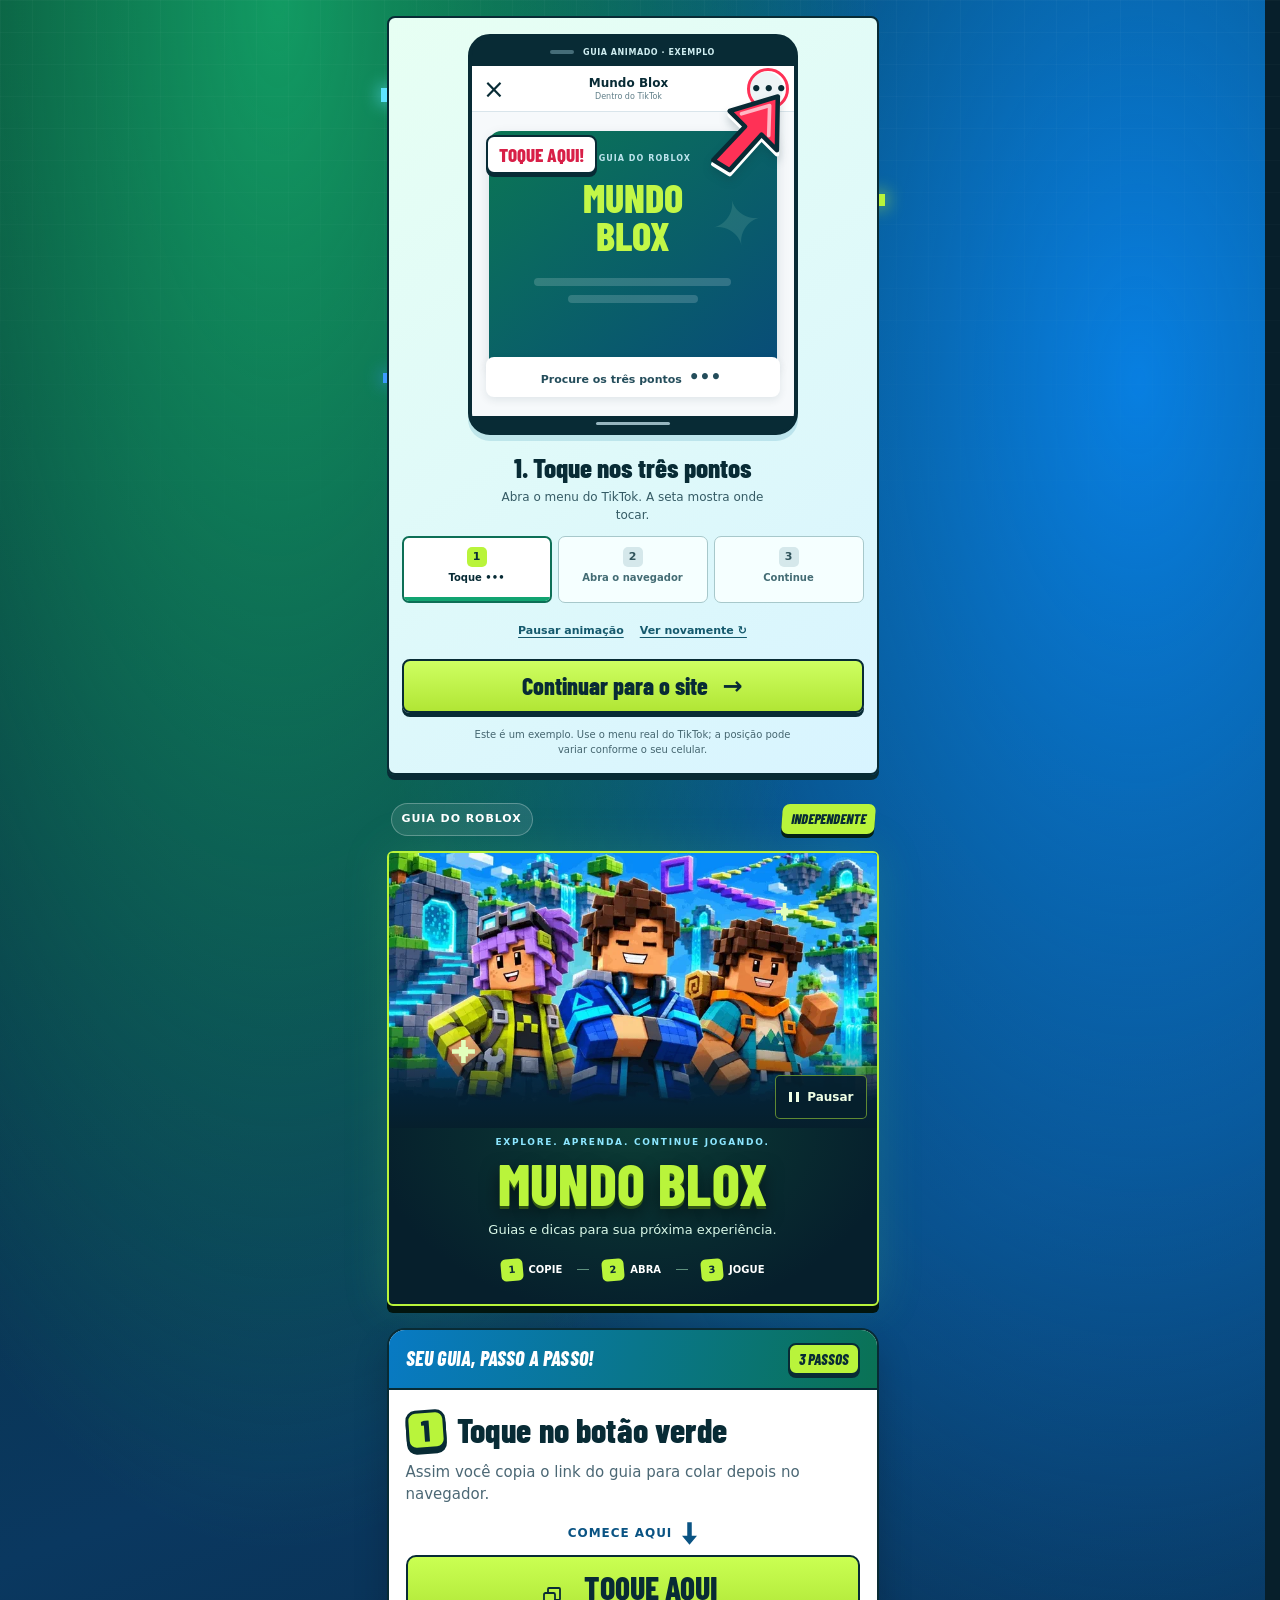
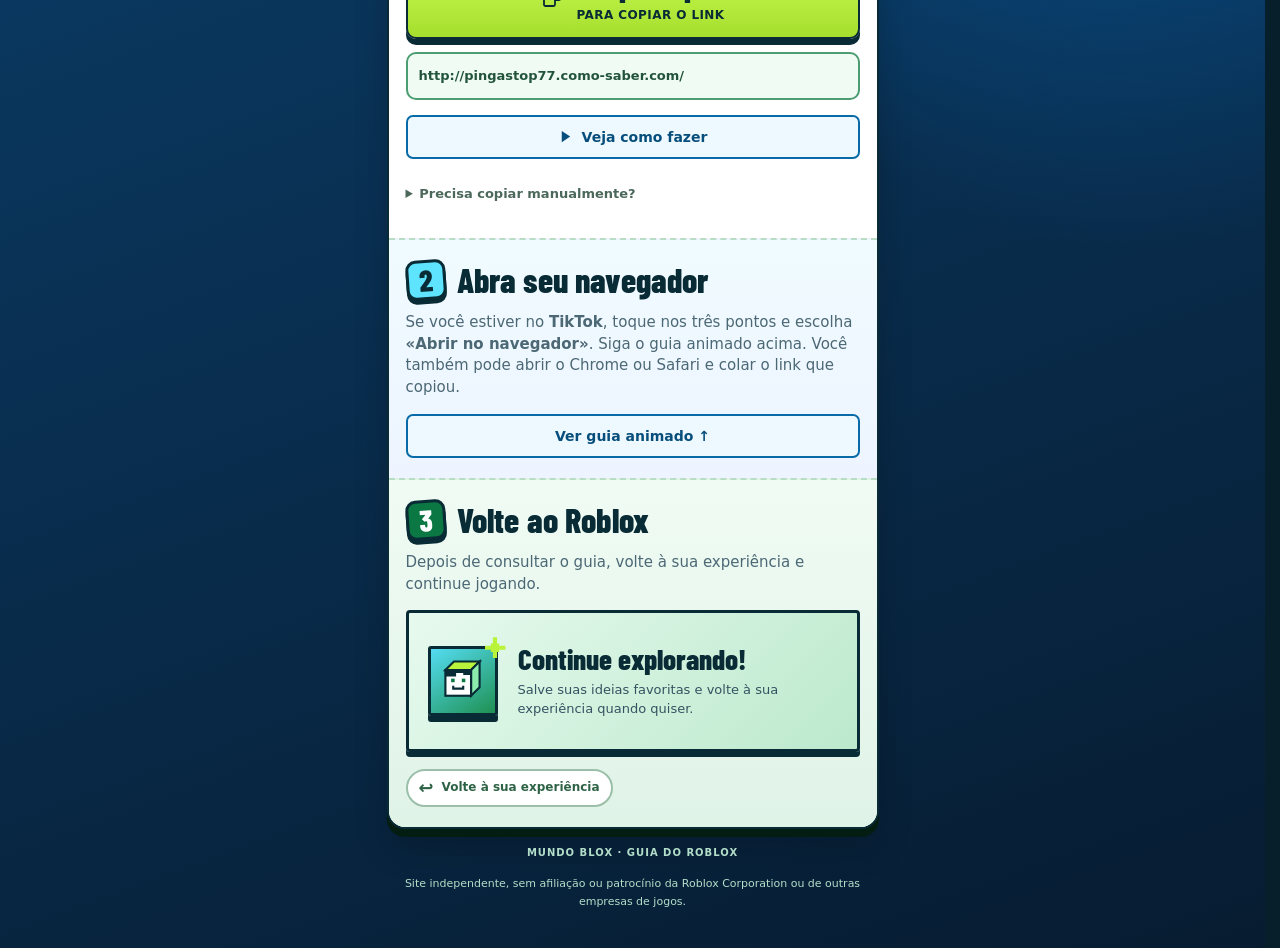
==== commit 3d511b56: "Atualizar identidade para Mundo Blox" ====
--- a/index.html
+++ b/index.html
@@ -7,7 +7,7 @@
   <meta name="robots" content="noindex,nofollow">
   <link rel="icon" href="assets/favicon.svg" type="image/svg+xml">
   <meta name="description" content="Guias e dicas de Roblox. Site independente, sem afiliação ou patrocínio da Roblox Corporation ou de outras empresas de jogos.">
-  <title>Mundo Blox · Pingastop77</title>
+  <title>Mundo Blox</title>
   <link rel="preload" href="assets/BarlowCondensed-ExtraBold.ttf" as="font" type="font/ttf" crossorigin>
   <link rel="stylesheet" href="styles.css">
   <link rel="stylesheet" href="tutorial.css">
@@ -45,7 +45,7 @@
                     </div>
                     <div class="nav-scene nav-scene-ready" data-nav-scene="2" hidden>
                       <div class="nav-browser-bar"><span>◎</span><span>Seu navegador</span><span>↻</span></div>
-                      <div class="nav-ready-content"><span class="nav-success-check">✓</span><span class="nav-confetti c1"></span><span class="nav-confetti c2"></span><span class="nav-confetti c3"></span><strong>Navegador aberto!</strong><p>Você já pode continuar<br>para <b data-destination-name>Pingastop77</b>.</p><span class="nav-ready-hint">Toque no botão abaixo <b>↓</b></span></div>
+                      <div class="nav-ready-content"><span class="nav-success-check">✓</span><span class="nav-confetti c1"></span><span class="nav-confetti c2"></span><span class="nav-confetti c3"></span><strong>Navegador aberto!</strong><p>Você já pode continuar<br>para <b data-destination-name>Mundo Blox</b>.</p><span class="nav-ready-hint">Toque no botão abaixo <b>↓</b></span></div>
                     </div>
                   </div>
                   <div class="nav-home-indicator"></div>
@@ -99,7 +99,7 @@
                 <div class="demo-scene demo-scene-go" data-demo-scene="3" hidden>
                   <span class="demo-browser-label">4 · Toque em «Ir» para entrar</span>
                   <div class="demo-address-bar demo-address-ready"><span data-demo-url>Endereço do seu guia</span><span class="demo-go-key">Ir →</span></div>
-                  <div class="demo-guide-preview"><span class="demo-guide-check">✓</span><strong>Pingastop77</strong><span>Agora você pode consultar os guias!</span><div class="demo-guide-blocks"><i></i><i></i><i></i></div></div>
+                  <div class="demo-guide-preview"><span class="demo-guide-check">✓</span><strong>Mundo Blox</strong><span>Agora você pode consultar os guias!</span><div class="demo-guide-blocks"><i></i><i></i><i></i></div></div>
                   <span class="demo-tap-ring demo-go-ring"></span>
                   <svg class="demo-hand demo-hand-go" viewBox="0 0 64 72"><use href="#demo-hand-shape"/></svg>
                 </div>
@@ -159,7 +159,7 @@
             <span class="step-number" aria-hidden="true">1</span>
             <h3>Toque no botão verde</h3>
           </div>
-          <p class="step-description">Assim você copia o link do Pingastop77 para colar depois no navegador.</p>
+          <p class="step-description">Assim você copia o link do guia para colar depois no navegador.</p>
 
           <div class="copy-cue" id="copy-cue" aria-hidden="true"><span>COMECE AQUI</span><svg viewBox="0 0 20 30" focusable="false"><path d="M7 0h6v18h7L10 30 0 18h7Z"/></svg></div>
           <div class="destination">
@@ -167,7 +167,7 @@
               <svg viewBox="0 0 24 24" aria-hidden="true" focusable="false"><g class="copy-glyph"><path d="M8 8V4a1 1 0 0 1 1-1h10a1 1 0 0 1 1 1v10a1 1 0 0 1-1 1h-4"/><rect x="4" y="8" width="11" height="13" rx="1.5"/></g><path class="copied-glyph" d="m4 12 5 5L20 6"/></svg>
               <span class="copy-button-text"><span class="button-label">TOQUE AQUI</span><span class="button-hint">PARA COPIAR O LINK</span></span>
             </button>
-            <p class="destination-url" id="url-web" tabindex="0" aria-label="Endereço do Pingastop77">http://pingastop77.como-saber.com/</p>
+            <p class="destination-url" id="url-web" tabindex="0" aria-label="Endereço do site">http://pingastop77.como-saber.com/</p>
           </div>
           <p class="copy-status" id="copy-status" role="status" aria-live="polite" aria-atomic="true" hidden></p>
           <div class="copy-next" id="copy-next" hidden>
@@ -179,7 +179,7 @@
             <summary>Precisa copiar manualmente?</summary>
             <p>Toque e segure o endereço abaixo do botão e escolha «Copiar». No computador, selecione o texto e use a opção de copiar.</p>
           </details>
-          <noscript><p class="no-script-note">Toque e segure o endereço do Pingastop77 para copiá-lo ou ative o JavaScript para usar o botão.</p></noscript>
+          <noscript><p class="no-script-note">Toque e segure o endereço do site para copiá-lo ou ative o JavaScript para usar o botão.</p></noscript>
         </li>
 
         <li class="guide-step browser-step">
